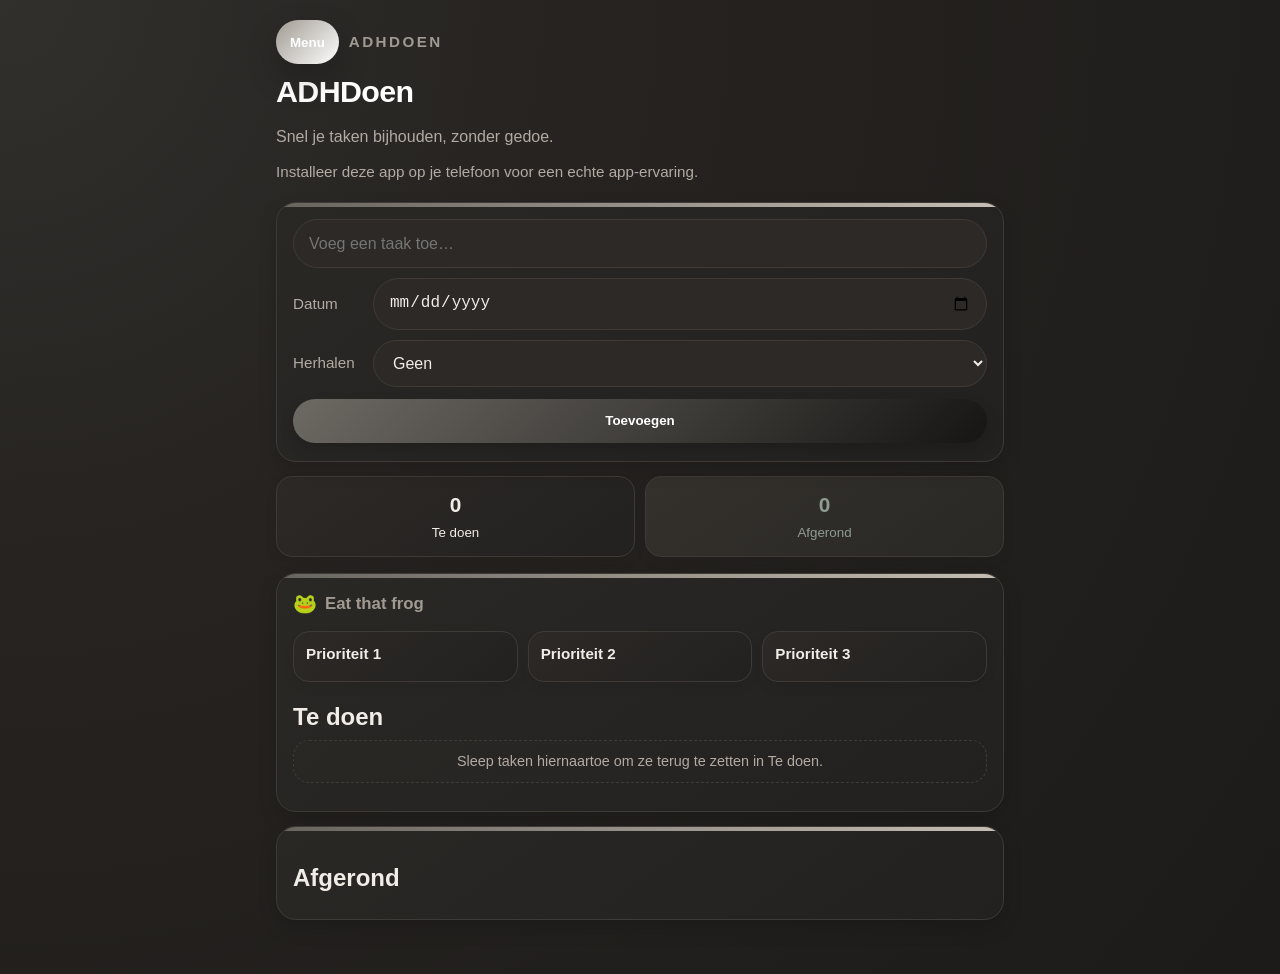
==== index.html @ 5c438f19 "Add files via upload" ====
<!DOCTYPE html>
<html lang="nl">
  <head>
    <meta charset="UTF-8" />
    <meta name="viewport" content="width=device-width, initial-scale=1.0, viewport-fit=cover" />
    <meta name="theme-color" content="#2563eb" />
    <meta name="apple-mobile-web-app-capable" content="yes" />
    <meta name="mobile-web-app-capable" content="yes" />
    <meta name="apple-mobile-web-app-status-bar-style" content="default" />
    <meta name="apple-mobile-web-app-title" content="ADHDoen" />
    <meta name="application-name" content="ADHDoen" />
    <link rel="manifest" href="./manifest.webmanifest" />
    <link rel="icon" href="./assets/icon.svg" type="image/svg+xml" />
    <link rel="apple-touch-icon" href="./assets/icon.svg" />
    <title>ADHDoen</title>
    <link rel="stylesheet" href="styles.css" />
  </head>
  <body>
    <main class="app-shell">
      <div class="top-menu" aria-label="Hoofdmenu">
        <div class="top-menu-row">
          <button id="menu-toggle" class="menu-toggle" type="button" aria-expanded="false" aria-controls="tab-menu-list">Menu</button>
          <p class="eyebrow">ADHDoen</p>
        </div>
        <nav id="tab-menu-list" class="tab-menu" aria-label="Navigatie tussen secties">
          <button class="tab-btn active" type="button" data-tab="tasks">Taken</button>
          <button class="tab-btn" type="button" data-tab="agenda">Agenda</button>
          <button class="tab-btn" type="button" data-tab="notes">Notities</button>
          <button class="tab-btn" type="button" data-tab="timer">Timer</button>
          <button class="tab-btn" type="button" data-tab="wrop">WROP</button>
          <button class="tab-btn" type="button" data-tab="habits">Gewoontes</button>
          <button class="tab-btn" type="button" data-tab="emoties">Emoties</button>
        </nav>
      </div>

      <header class="hero">
        <div>
          <h1>ADHDoen</h1>
        </div>
      </header>
      <p class="subtitle">Snel je taken bijhouden, zonder gedoe.</p>
      <div class="app-cta-row">
        <button id="install-btn" class="install-btn" type="button" hidden>Installeren op telefoon</button>
        <p id="install-status" class="install-status">Installeer deze app op je telefoon voor een echte app-ervaring.</p>
      </div>

      <section class="card add-task-card" data-panel="tasks">
        <form id="task-form">
          <label class="sr-only" for="task-input">Nieuwe taak</label>
          <div class="input-row">
            <input id="task-input" name="task" type="text" placeholder="Voeg een taak toe…" autocomplete="off" required />
          </div>
          <div class="input-row input-row-secondary">
            <label class="field-label" for="task-date">Datum</label>
            <input id="task-date" name="date" type="date" />
          </div>
          <div class="input-row input-row-secondary">
            <label class="field-label" for="task-repeat">Herhalen</label>
            <select id="task-repeat" name="repeat">
              <option value="none">Geen</option>
              <option value="daily">Dagelijks</option>
              <option value="weekly">Wekelijks</option>
              <option value="monthly">Maandelijks</option>
            </select>
          </div>
          <button class="submit-btn" type="submit">Toevoegen</button>
        </form>
      </section>

      <section class="stats-row" aria-label="Status van taken" data-panel="tasks">
        <div class="stat-pill">
          <span id="pending-count">0</span>
          <small>Te doen</small>
        </div>
        <div class="stat-pill done">
          <span id="done-count">0</span>
          <small>Afgerond</small>
        </div>
      </section>

      <section class="card" data-panel="tasks">
        <div class="priority-title" id="frog-header-top" draggable="true">
          <span class="priority-frog">🐸</span>
          <h2>Eat that frog</h2>
        </div>
        <div class="priority-section">
          <div class="priority-card" data-priority="1">
            <h3>Prioriteit 1</h3>
            <ul class="priority-task-list"></ul>
          </div>
          <div class="priority-card" data-priority="2">
            <h3>Prioriteit 2</h3>
            <ul class="priority-task-list"></ul>
          </div>
          <div class="priority-card" data-priority="3">
            <h3>Prioriteit 3</h3>
            <ul class="priority-task-list"></ul>
          </div>
        </div>
        <h2>Te doen</h2>
        <div id="pending-drop-zone" class="pending-drop-zone">
          <span>Sleep taken hiernaartoe om ze terug te zetten in Te doen.</span>
        </div>
        <ul id="pending-list" class="task-list"></ul>
      </section>

      <section class="card" data-panel="tasks">
        <h2>Afgerond</h2>
        <ul id="done-list" class="task-list"></ul>
      </section>

      <section class="card" data-panel="agenda">
        <div class="agenda-header">
          <button class="icon-btn" type="button" id="agenda-prev">←</button>
          <h2 id="agenda-title">Agenda</h2>
          <button class="icon-btn" type="button" id="agenda-next">→</button>
        </div>
        <div class="agenda-view-switcher">
          <button class="view-btn active" type="button" data-view="day">Dag</button>
          <button class="view-btn" type="button" data-view="week">Week</button>
          <button class="view-btn" type="button" data-view="month">Maand</button>
          <button class="view-btn" type="button" data-view="year">Jaar</button>
        </div>
        <div id="calendar-grid" class="calendar-grid"></div>
        <ul id="agenda-list" class="task-list"></ul>
      </section>

      <section class="card" data-panel="notes">
        <h2>Notities</h2>
        <form id="note-form" class="note-form">
          <label class="sr-only" for="note-title">Onderwerp</label>
          <input id="note-title" type="text" placeholder="Onderwerp van de notitie…" autocomplete="off" />
          <label class="sr-only" for="note-input">Nieuwe notitie</label>
          <textarea id="note-input" rows="3" placeholder="Schrijf een losse notitie…"></textarea>
          <div class="voice-controls">
            <button class="voice-btn" id="voice-note-btn" type="button">🎤 Spreek notitie in</button>
            <p class="voice-status" id="voice-status">Tik of spreek je notitie in.</p>
          </div>
          <button class="submit-btn" type="submit">Notitie toevoegen</button>
        </form>
        <ul id="notes-list" class="task-list notes-list"></ul>
      </section>

      <section class="card" data-panel="timer">
        <h2>Timer</h2>
        <div class="timer-options">
          <button class="timer-btn" type="button" data-seconds="10">10 sec</button>
          <button class="timer-btn" type="button" data-minutes="5">5 min</button>
          <button class="timer-btn" type="button" data-minutes="10">10 min</button>
          <button class="timer-btn" type="button" data-minutes="15">15 min</button>
          <button class="timer-btn" type="button" data-minutes="30">30 min</button>
          <button class="timer-btn" type="button" data-minutes="45">45 min</button>
          <button class="timer-btn" type="button" data-minutes="60">60 min</button>
        </div>
        <div class="timer-display" id="timer-display">00:00</div>
        <div class="timer-alert-switch-row" aria-label="Keuze voor signaal bij afloop">
          <span class="timer-alert-label">Bij afloop</span>
          <label class="timer-switch" for="timer-alert-toggle">
            <input id="timer-alert-toggle" type="checkbox" />
            <span class="timer-switch-slider"></span>
          </label>
          <span class="timer-alert-mode" id="timer-alert-mode">Ping</span>
        </div>
        <div class="timer-alert-switch-row" aria-label="Herhaal de timer na afloop">
          <span class="timer-alert-label">Herhaal</span>
          <label class="timer-switch" for="timer-loop-toggle">
            <input id="timer-loop-toggle" type="checkbox" />
            <span class="timer-switch-slider"></span>
          </label>
          <span class="timer-alert-mode" id="timer-loop-mode">Uit</span>
        </div>
        <div class="timer-actions">
          <button class="submit-btn" id="timer-start" type="button">Start</button>
          <button class="icon-btn" id="timer-stop" type="button">Stop</button>
          <button class="icon-btn" id="timer-test" type="button">Test signaal</button>
        </div>
        <div class="timer-alarm" id="timer-alarm" hidden>Timer afgelopen!</div>
        <p class="voice-status" id="timer-status">Kies een duur en start de timer.</p>
      </section>

      <section class="card" data-panel="wrop">
        <h2>WROP</h2>
        <form id="wrop-form" class="wrop-form">
          <label class="field-label" for="wrop-wens">Wens</label>
          <textarea id="wrop-wens" rows="2" placeholder="Wat wil je bereiken?"></textarea>
          <label class="field-label" for="wrop-resultaat">Resultaat</label>
          <textarea id="wrop-resultaat" rows="2" placeholder="Wat is het gewenste resultaat?"></textarea>
          <label class="field-label" for="wrop-obstakel">Obstakel</label>
          <textarea id="wrop-obstakel" rows="2" placeholder="Wat staat in de weg?"></textarea>
          <label class="field-label" for="wrop-plan">Plan</label>
          <textarea id="wrop-plan" rows="2" placeholder="Wat ga je doen?"></textarea>
          <button class="submit-btn" type="submit">Plan opslaan</button>
        </form>
        <div id="wrop-plans-list" class="wrop-plans-list"></div>
      </section>

      <section class="card" data-panel="habits">
        <h2>Gewoontes</h2>
        <form id="habit-form" class="wrop-form">
          <label class="field-label" for="habit-input">Nieuwe gewoonte</label>
          <input id="habit-input" type="text" placeholder="Bijvoorbeeld: 10 minuten wandelen" autocomplete="off" required />
          <button class="submit-btn" type="submit">Gewoonte toevoegen</button>
        </form>
        <div id="habits-list" class="wrop-plans-list"></div>
      </section>

      <section class="card" data-panel="emoties">
        <h2>Emoties</h2>
        <p class="emoties-intro">Klik op een vak om een emotie te selecteren. Onder de afbeelding zie je hoe vaak je elke emotie hebt gekozen.</p>
        <div class="emoties-image-wrap emoties-map" id="emoties-map">
          <img id="emoties-image" class="emoties-image" src="./assets/emoties 3.jpeg" alt="Emotie kaart met vakken verdeeld over assen aangenaam onaangenaam en geactiveerd ingetogen" />
          <div id="emoties-overlay" class="emoties-overlay" aria-label="Selecteer emotie vakken"></div>
        </div>
        <div class="emoties-counts-card">
          <h3>Overzicht emoties</h3>
          <ul id="emoties-count-list" class="emoties-count-list"></ul>
        </div>
      </section>

    </main>

    <script src="app.js"></script>
  </body>
</html>
---- styles.css ----
:root {
  color-scheme: light;
  font-family: -apple-system, BlinkMacSystemFont, "Segoe UI", Roboto, Arial, sans-serif;
  --bg: #1d1b19;
  --bg-2: #262321;
  --card: linear-gradient(145deg, #2a2825 0%, #232120 100%);
  --card-2: #2f2c2a;
  --text: #f1ece6;
  --muted: #b3aaa2;
  --accent: #a09a91;
  --accent-soft: #3a352f;
  --accent-strong: #ffffff;
  --done: #8d9c90;
  --danger: #b47b6b;
  --border: #3f3a35;
  --shadow: 0 14px 32px rgba(0, 0, 0, 0.22);
}

* {
  box-sizing: border-box;
}

body {
  margin: 0;
  background: radial-gradient(circle at top left, #31302d 0%, var(--bg-2) 35%, var(--bg) 100%);
  color: var(--text);
  min-height: 100vh;
  -webkit-text-size-adjust: 100%;
  line-height: 1.5;
}

.app-shell {
  max-width: 760px;
  margin: 0 auto;
  padding: 20px 16px 40px;
}

.top-menu {
  position: relative;
  margin-bottom: 10px;
}

.top-menu-row {
  display: flex;
  align-items: center;
  gap: 10px;
  margin-bottom: 8px;
}

.menu-toggle {
  background: linear-gradient(135deg, var(--accent) 0%, var(--accent-strong) 100%);
  color: #fff;
  border-radius: 999px;
  padding: 10px 14px;
  font-weight: 800;
  box-shadow: var(--shadow);
  border: 0;
}

.tab-menu {
  position: absolute;
  top: calc(100% + 8px);
  left: 0;
  z-index: 60;
  width: min(240px, calc(100vw - 32px));
  display: none;
  flex-direction: column;
  gap: 8px;
  padding: 10px;
  border-radius: 16px;
  border: 1px solid var(--border);
  background: linear-gradient(145deg, #2b2926 0%, #232120 100%);
  box-shadow: var(--shadow);
}

.top-menu.open .tab-menu {
  display: flex;
}

.hero {
  margin-bottom: 16px;
}

.tab-btn {
  width: 100%;
  text-align: left;
  background: var(--accent-soft);
  color: var(--accent-strong);
  padding: 10px 12px;
  border-radius: 12px;
  font-weight: 700;
}

.tab-btn.active {
  background: var(--accent);
  color: white;
}

.eyebrow {
  text-transform: uppercase;
  letter-spacing: 0.16em;
  font-size: 0.95rem;
  color: var(--accent);
  font-weight: 800;
  margin: 0;
  line-height: 1;
}

h1 {
  margin: 0;
  font-size: 1.9rem;
  color: var(--accent-strong);
  font-weight: 700;
  letter-spacing: -0.02em;
  line-height: 1.15;
}

.subtitle {
  margin: 6px 0 0;
  color: var(--muted);
  font-size: 1rem;
  line-height: 1.5;
}

.app-cta-row {
  display: flex;
  flex-direction: column;
  gap: 8px;
  margin: 12px 0 18px;
}

.install-btn {
  width: fit-content;
  margin-top: 0;
  background: linear-gradient(135deg, #2563eb 0%, #1d4ed8 100%);
  box-shadow: 0 10px 22px rgba(37, 99, 235, 0.25);
}

.install-status {
  margin: 0;
  color: var(--muted);
  font-size: 0.95rem;
}

.offline-note {
  margin: 8px 0 0;
  font-size: 0.95rem;
  color: var(--accent);
  font-weight: 600;
  opacity: 0.95;
}

.card {
  background: var(--card);
  border: 1px solid var(--border);
  border-radius: 20px;
  padding: 16px 16px 18px;
  margin-bottom: 14px;
  box-shadow: 0 8px 20px rgba(0, 0, 0, 0.14);
  position: relative;
  overflow: hidden;
}

.card h2,
.card h3 {
  line-height: 1.25;
  margin-bottom: 8px;
}

.card::before {
  content: "";
  position: absolute;
  inset: 0 0 auto 0;
  height: 4px;
  background: linear-gradient(90deg, #6e6a64 0%, #d8d0c5 100%);
  opacity: 0.9;
}

[data-panel="agenda"],
[data-panel="notes"],
[data-panel="timer"],
[data-panel="wrop"],
[data-panel="habits"],
[data-panel="emoties"],
[data-panel="compare"] {
  display: none;
}

body.agenda-active [data-panel="tasks"] {
  display: none;
}

body.agenda-active [data-panel="agenda"] {
  display: block;
}

body.notes-active [data-panel="tasks"] {
  display: none;
}

body.notes-active [data-panel="notes"] {
  display: block;
}

body.notes-active [data-panel="agenda"] {
  display: none;
}

body.timer-active [data-panel="tasks"] {
  display: none;
}

body.timer-active [data-panel="agenda"] {
  display: none;
}

body.timer-active [data-panel="notes"] {
  display: none;
}

body.timer-active [data-panel="timer"] {
  display: block;
}

body.wrop-active [data-panel="tasks"] {
  display: none;
}

body.wrop-active [data-panel="agenda"] {
  display: none;
}

body.wrop-active [data-panel="notes"] {
  display: none;
}

body.wrop-active [data-panel="timer"] {
  display: none;
}

body.wrop-active [data-panel="wrop"] {
  display: block;
}

body.habits-active [data-panel="tasks"] {
  display: none;
}

body.habits-active [data-panel="agenda"] {
  display: none;
}

body.habits-active [data-panel="notes"] {
  display: none;
}

body.habits-active [data-panel="timer"] {
  display: none;
}

body.habits-active [data-panel="wrop"] {
  display: none;
}

body.habits-active [data-panel="habits"] {
  display: block;
}

body.emoties-active [data-panel="tasks"] {
  display: none;
}

body.emoties-active [data-panel="agenda"] {
  display: none;
}

body.emoties-active [data-panel="notes"] {
  display: none;
}

body.emoties-active [data-panel="timer"] {
  display: none;
}

body.emoties-active [data-panel="wrop"] {
  display: none;
}

body.emoties-active [data-panel="habits"] {
  display: none;
}

body.emoties-active [data-panel="emoties"] {
  display: block;
}

body.compare-active [data-panel="tasks"] {
  display: none;
}

body.compare-active [data-panel="agenda"] {
  display: none;
}

body.compare-active [data-panel="notes"] {
  display: none;
}

body.compare-active [data-panel="timer"] {
  display: none;
}

body.compare-active [data-panel="wrop"] {
  display: none;
}

body.compare-active [data-panel="habits"] {
  display: none;
}

body.compare-active [data-panel="compare"] {
  display: block;
}

.add-task-card {
  padding-top: 16px;
}

.input-row {
  display: flex;
  align-items: center;
  gap: 10px;
  flex-wrap: nowrap;
}

.input-row-secondary {
  margin-top: 10px;
}

.field-label {
  min-width: 70px;
  color: var(--muted);
  font-size: 0.95rem;
}

input[type="text"],
input[type="date"],
select,
textarea {
  flex: 1 1 auto;
  min-width: 0;
  border: 1px solid var(--border);
  border-radius: 999px;
  padding: 13px 15px;
  font-size: 1rem;
  outline: none;
  background: #2c2926;
  color: var(--text);
  line-height: 1.35;
}

input[type="text"]:focus,
input[type="date"]:focus,
select:focus,
textarea:focus {
  border-color: var(--accent);
  box-shadow: 0 0 0 3px rgba(139, 109, 76, 0.16);
}

button {
  border: 0;
  border-radius: 999px;
  padding: 12px 15px;
  font-weight: 700;
  color: white;
  background: linear-gradient(135deg, #6d6a64 0%, #171514 100%);
  cursor: pointer;
  flex-shrink: 0;
  white-space: nowrap;
  box-shadow: 0 6px 14px rgba(0, 0, 0, 0.16);
  min-height: 44px;
}

button:hover {
  filter: brightness(0.95);
}

.submit-btn {
  margin-top: 12px;
  width: 100%;
}

.stats-row {
  display: flex;
  gap: 10px;
  margin: 10px 0 16px;
}

.stat-pill {
  flex: 1;
  background: linear-gradient(145deg, #2c2926 0%, #232120 100%);
  border: 1px solid var(--border);
  border-radius: 16px;
  padding: 12px;
  text-align: center;
  box-shadow: 0 6px 14px rgba(0, 0, 0, 0.06);
}

.stat-pill.done {
  background: linear-gradient(145deg, #34312c 0%, #2a2825 100%);
  color: var(--done);
}

.stat-pill span {
  display: block;
  font-size: 1.3rem;
  font-weight: 800;
}

.task-list {
  list-style: none;
  padding: 0;
  margin: 0;
  display: flex;
  flex-direction: column;
  gap: 8px;
}

.priority-title {
  display: flex;
  align-items: center;
  gap: 8px;
  margin-bottom: 12px;
}

.priority-title h2 {
  margin: 0;
  font-size: 1.05rem;
  color: var(--accent);
}

.priority-frog {
  font-size: 1.2rem;
}

.priority-title.dragging {
  opacity: 0.7;
  transform: scale(0.98);
}

.frog-header-item {
  padding: 6px 0 8px;
  margin-bottom: 6px;
  border-bottom: 1px solid #dbeafe;
  color: var(--accent);
  font-weight: 700;
  cursor: pointer;
}

.priority-title.pacman-eating {
  animation: pacman-bounce 0.25s infinite alternate;
}

.frog-task-complete {
  color: var(--done);
  font-size: 0.9rem;
  font-weight: 600;
  margin-bottom: 6px;
}

@keyframes pacman-bounce {
  from { transform: translateY(0); }
  to { transform: translateY(-3px); }
}

.priority-section {
  display: grid;
  grid-template-columns: repeat(3, minmax(0, 1fr));
  gap: 10px;
  margin-bottom: 14px;
}

@media (max-width: 680px) {
  .priority-section {
    grid-template-columns: 1fr;
    gap: 8px;
  }

  .priority-card {
    padding: 10px;
  }

  .priority-card h3 {
    font-size: 0.9rem;
  }

  .task-item {
    flex-direction: column;
    align-items: flex-start;
    gap: 8px;
  }

  .task-main {
    width: 100%;
  }

  .icon-btn {
    align-self: flex-end;
  }

  .priority-title {
    flex-wrap: wrap;
  }
}

.priority-card {
  background: linear-gradient(145deg, #2c2926 0%, #232120 100%);
  border: 1px solid var(--border);
  border-radius: 16px;
  padding: 12px 12px 10px;
  text-align: left;
  min-width: 0;
  box-shadow: 0 6px 12px rgba(0, 0, 0, 0.06);
}

.priority-card h3 {
  margin: 0 0 8px;
  font-size: 0.95rem;
  color: var(--text);
}

.priority-card.drag-over {
  border-color: var(--accent);
  background: linear-gradient(145deg, #34312c 0%, #282523 100%);
}

.priority-card .priority-task-list {
  list-style: none;
  padding: 0;
  margin: 0;
  display: flex;
  flex-direction: column;
  gap: 4px;
}

.priority-card .priority-task-list .task-item {
  padding: 6px 0;
  border-bottom: 1px solid #e8f0ff;
}

.priority-card .priority-task-list .task-item:last-child {
  border-bottom: none;
}

.priority-card .priority-task-list .empty-state-small {
  padding: 0;
  font-size: 0.9rem;
  color: #64748b;
}

.pending-drop-zone {
  border: 1px dashed var(--border);
  border-radius: 16px;
  padding: 10px;
  margin-bottom: 10px;
  text-align: center;
  color: var(--muted);
  font-size: 0.9rem;
  background: linear-gradient(145deg, #2a2825 0%, #232120 100%);
}

.pending-drop-zone.drag-over {
  border-color: var(--accent);
  background: linear-gradient(145deg, #33302b 0%, #272522 100%);
  color: var(--text);
}

.task-priority-pill {
  display: inline-flex;
  align-items: center;
  margin-left: 8px;
  padding: 2px 8px;
  border-radius: 999px;
  background: rgba(255, 255, 255, 0.08);
  color: var(--text);
  font-size: 0.75rem;
  font-weight: 700;
}

.task-item {
  cursor: grab;
  touch-action: none;
  -webkit-user-select: none;
  user-select: none;
}

.task-item.dragging {
  opacity: 0.65;
  transform: scale(0.98);
}

.task-item {
  display: flex;
  align-items: center;
  justify-content: space-between;
  gap: 10px;
  padding: 10px 11px;
  border: 1px solid var(--border);
  background: linear-gradient(145deg, #2c2926 0%, #232120 100%);
  border-radius: 12px;
  box-shadow: 0 3px 8px rgba(0, 0, 0, 0.03);
  flex-wrap: nowrap;
}

.task-item:last-child {
  border-bottom: 0;
}

.task-main {
  display: flex;
  align-items: center;
  gap: 10px;
  flex: 1 1 auto;
  min-width: 0;
}

.task-text {
  word-break: break-word;
  line-height: 1.4;
}

.task-meta {
  display: block;
  margin-top: 4px;
  font-size: 0.84rem;
  color: var(--muted);
  line-height: 1.35;
}

.task-item.done .task-text {
  text-decoration: line-through;
  color: var(--muted);
}

.checkbox {
  width: 20px;
  height: 20px;
  accent-color: var(--done);
  flex-shrink: 0;
}

.icon-btn {
  background: linear-gradient(145deg, #36312b 0%, #2a2825 100%);
  color: var(--text);
  padding: 8px 10px;
  font-size: 0.92rem;
  flex-shrink: 0;
  border-radius: 999px;
  border: 1px solid var(--border);
}

.note-form {
  display: flex;
  flex-direction: column;
  gap: 10px;
}

.timer-options {
  display: grid;
  grid-template-columns: repeat(3, 1fr);
  gap: 8px;
  margin-bottom: 12px;
}

.timer-btn {
  background: linear-gradient(145deg, #2f2a25 0%, #232120 100%);
  color: var(--text);
  padding: 10px 8px;
  border: 1px solid var(--border);
}

.timer-btn.active {
  background: linear-gradient(145deg, #4a4742 0%, #2f2b27 100%);
  color: white;
}

.timer-display {
  font-size: 2.2rem;
  font-weight: 800;
  text-align: center;
  padding: 16px 0;
  color: var(--text);
}

.timer-alert-switch-row {
  display: flex;
  align-items: center;
  justify-content: center;
  gap: 10px;
  margin: 4px 0 12px;
}

.timer-alert-switch-row + .timer-alert-switch-row {
  margin-top: -4px;
}

.timer-alert-label,
.timer-alert-mode {
  font-size: 0.92rem;
  color: var(--muted);
  font-weight: 700;
}

.timer-switch {
  position: relative;
  display: inline-flex;
  align-items: center;
  width: 48px;
  height: 28px;
}

.timer-switch input {
  opacity: 0;
  width: 0;
  height: 0;
}

.timer-switch-slider {
  position: absolute;
  inset: 0;
  background: linear-gradient(145deg, #3a352f 0%, #232120 100%);
  border-radius: 999px;
  border: 1px solid var(--border);
  cursor: pointer;
  transition: background 0.2s ease;
}

.timer-switch-slider::before {
  content: "";
  position: absolute;
  width: 20px;
  height: 20px;
  left: 3px;
  top: 3px;
  border-radius: 50%;
  background: white;
  transition: transform 0.2s ease;
}

.timer-switch input:checked + .timer-switch-slider {
  background: linear-gradient(145deg, #6d6a64 0%, #171514 100%);
}

.timer-switch input:checked + .timer-switch-slider::before {
  transform: translateX(20px);
}

.timer-actions {
  display: flex;
  gap: 10px;
  align-items: center;
}

.timer-actions .submit-btn {
  margin-top: 0;
  flex: 1;
}

.timer-alarm {
  margin-top: 12px;
  padding: 12px;
  border-radius: 12px;
  background: rgba(180, 123, 107, 0.16);
  color: #f2c7bb;
  font-weight: 700;
  text-align: center;
}

.voice-controls {
  display: flex;
  flex-direction: column;
  gap: 6px;
}

.voice-btn {
  align-self: flex-start;
  background: linear-gradient(145deg, #5a514b 0%, #37322d 100%);
  color: white;
  padding: 10px 14px;
  margin-top: 0;
}

.voice-status {
  margin: 0;
  color: var(--muted);
  font-size: 0.9rem;
}

.wrop-form {
  display: flex;
  flex-direction: column;
  gap: 10px;
}

.wrop-plans-list {
  margin-top: 12px;
  display: flex;
  flex-direction: column;
  gap: 10px;
}

.wrop-plan-card {
  border: 1px solid var(--border);
  border-radius: 16px;
  padding: 12px;
  background: linear-gradient(145deg, #2b2926 0%, #232120 100%);
}

.wrop-plan-grid {
  display: grid;
  gap: 8px;
}

.wrop-plan-label {
  display: block;
  font-size: 0.8rem;
  font-weight: 700;
  color: var(--accent);
  margin-bottom: 2px;
  text-transform: uppercase;
  letter-spacing: 0.06em;
}

.wrop-plan-value {
  margin: 0;
  color: var(--text);
  white-space: pre-wrap;
}

.wrop-plan-meta {
  margin-top: 10px;
  display: flex;
  justify-content: space-between;
  align-items: center;
  font-size: 0.82rem;
  color: var(--muted);
}

.habit-title-row {
  display: flex;
  justify-content: space-between;
  align-items: center;
  margin-bottom: 8px;
}

.habit-hint {
  font-size: 0.8rem;
  color: var(--muted);
}

.habit-grid {
  display: flex;
  flex-direction: column;
  gap: 6px;
}

.habit-row {
  display: grid;
  grid-template-columns: repeat(7, minmax(0, 1fr));
  gap: 6px;
}

.habit-day-label {
  text-align: center;
  font-size: 0.8rem;
  color: var(--muted);
  font-weight: 700;
}

.habit-cell {
  border-radius: 10px;
  min-height: 38px;
  background: linear-gradient(145deg, #2e2a25 0%, #232120 100%);
  color: var(--text);
  font-size: 1rem;
  padding: 0;
  border: 1px solid var(--border);
}

.habit-cell.done {
  background: rgba(141, 156, 144, 0.22);
  color: #dce9d8;
}

.habit-cell.missed {
  background: rgba(180, 123, 107, 0.22);
  color: #f3dbd4;
}

.emoties-intro {
  margin: 0 0 12px;
  color: var(--muted);
}

.emoties-image-wrap {
  border: 1px solid var(--border);
  border-radius: 16px;
  background: linear-gradient(145deg, #2c2926 0%, #232120 100%);
  padding: 10px;
  overflow: hidden;
}

.emoties-map {
  position: relative;
}

.emoties-image {
  display: block;
  width: 100%;
  height: auto;
  border-radius: 12px;
}

.emoties-overlay {
  position: absolute;
  inset: 10px;
  border-radius: 12px;
}

.emoties-dot {
  position: absolute;
  transform: none;
  border-radius: 8px;
  border: 2px solid rgba(255, 255, 255, 0.14);
  background: transparent;
  padding: 0;
}

.emoties-dot::before {
  content: '';
  position: absolute;
  inset: 0;
  border-radius: 6px;
  background: rgba(255, 255, 255, 0.08);
  transition: background-color 0.2s ease, border-color 0.2s ease, box-shadow 0.2s ease;
}

.emoties-dot:hover::before,
.emoties-dot:focus-visible::before {
  background: rgba(255, 255, 255, 0.16);
}

.emoties-dot.selected::after {
  content: none;
}

.emoties-counts-card {
  margin-top: 12px;
}

.emoties-counts-card h3 {
  margin: 0 0 10px;
  color: var(--text);
}

.emoties-count-list {
  list-style: none;
  margin: 0;
  padding: 0;
  display: grid;
  gap: 8px;
  grid-template-columns: repeat(auto-fit, minmax(170px, 1fr));
}

.emoties-count-item {
  border: 1px solid var(--border);
  border-radius: 12px;
  padding: 0;
  background: linear-gradient(145deg, #2c2926 0%, #232120 100%);
  overflow: hidden;
  box-shadow: 0 4px 10px rgba(0, 0, 0, 0.08);
}

.emoties-count-item.selected {
  border-color: var(--accent);
  background: linear-gradient(145deg, #34302b 0%, #2b2926 100%);
}

.emoties-count-btn {
  width: 100%;
  border: 0;
  border-radius: 0;
  background: transparent;
  color: var(--text);
  padding: 8px 10px;
  display: flex;
  align-items: center;
  justify-content: space-between;
  text-align: left;
  font-weight: 600;
}

.emoties-history {
  display: none;
  border-top: 1px solid var(--border);
  background: rgba(255, 255, 255, 0.03);
  padding: 8px 10px;
}

.emoties-history.open {
  display: block;
}

.emoties-history-list {
  margin: 0;
  padding-left: 18px;
  display: grid;
  gap: 4px;
  color: var(--muted);
  font-size: 0.88rem;
}

.comparison-intro {
  margin: 0 0 14px;
  color: var(--muted);
  line-height: 1.5;
}

.comparison-gallery {
  display: grid;
  gap: 14px;
}

.comparison-chart {
  border: 1px solid var(--border);
  border-radius: 18px;
  padding: 14px;
  background: linear-gradient(145deg, #2b2926 0%, #232120 100%);
}

.comparison-chart-head {
  display: flex;
  justify-content: space-between;
  gap: 12px;
  align-items: flex-start;
  margin-bottom: 12px;
}

.comparison-chart-head h3 {
  margin: 0;
  font-size: 1.05rem;
}

.comparison-chart-head p {
  margin: 4px 0 0;
  color: var(--muted);
  font-size: 0.9rem;
}

.comparison-total {
  background: var(--accent-soft);
  color: var(--accent);
  padding: 8px 10px;
  border-radius: 999px;
  font-size: 0.85rem;
  font-weight: 700;
}

.comparison-canvas {
  position: relative;
  min-height: 360px;
  margin-bottom: 12px;
  border-radius: 16px;
  background:
    radial-gradient(circle at center, rgba(255, 255, 255, 0.04) 0, rgba(255, 255, 255, 0.04) 1px, transparent 1px) 0 0 / 24px 24px,
    linear-gradient(90deg, rgba(255, 255, 255, 0.04), rgba(255, 255, 255, 0.04)),
    linear-gradient(180deg, rgba(255, 255, 255, 0.04), rgba(255, 255, 255, 0.04));
  overflow: hidden;
}

.comparison-axis {
  position: absolute;
  background: #1e3a8a;
  opacity: 0.9;
}

.comparison-axis-horizontal {
  left: 6%;
  right: 6%;
  top: 50%;
  height: 3px;
}

.comparison-axis-vertical {
  top: 6%;
  bottom: 6%;
  left: 50%;
  width: 3px;
}

.comparison-point {
  position: absolute;
  transform: translate(-50%, -50%);
  padding: 0;
  border: 0;
  background: transparent;
  color: var(--text);
  text-align: left;
}

.comparison-point.circle .comparison-point-shape,
.comparison-point.square .comparison-point-shape {
  display: inline-block;
  width: 24px;
  height: 24px;
  border: 2px solid #8b857d;
  background: rgba(255, 255, 255, 0.12);
  box-shadow: 0 4px 10px rgba(0, 0, 0, 0.12);
}

.comparison-point.circle .comparison-point-shape {
  border-radius: 999px;
}

.comparison-point.square .comparison-point-shape {
  border-radius: 6px;
}

.comparison-point.active .comparison-point-shape {
  background: var(--accent);
  border-color: var(--accent);
}

.comparison-point-label {
  position: absolute;
  left: 30px;
  top: 50%;
  transform: translateY(-50%);
  white-space: nowrap;
  font-size: 0.88rem;
  font-weight: 700;
  color: #c58b00;
}

.comparison-point.active .comparison-point-label {
  color: var(--accent);
}

.comparison-point-count {
  position: absolute;
  right: -4px;
  top: -6px;
  min-width: 22px;
  height: 22px;
  padding: 0 6px;
  border-radius: 999px;
  background: var(--done);
  color: white;
  font-size: 0.75rem;
  line-height: 22px;
  text-align: center;
  box-shadow: 0 4px 10px rgba(22, 163, 74, 0.22);
}

.comparison-stats {
  display: grid;
  grid-template-columns: repeat(auto-fit, minmax(130px, 1fr));
  gap: 8px;
}

.comparison-stat {
  display: flex;
  justify-content: space-between;
  align-items: center;
  gap: 10px;
  border-radius: 14px;
  background: linear-gradient(145deg, #2f2a25 0%, #232120 100%);
  color: var(--text);
  padding: 10px 12px;
  text-align: left;
  border: 1px solid var(--border);
}

.comparison-stat strong {
  min-width: 22px;
  text-align: center;
  color: var(--text);
}

.comparison-stat.active {
  background: var(--accent);
  color: white;
}

.comparison-stat.active strong {
  color: white;
}

.comparison-history-card {
  margin-top: 14px;
  border-radius: 18px;
  border: 1px solid var(--border);
  padding: 14px;
  background: linear-gradient(145deg, #2b2926 0%, #232120 100%);
}

.comparison-history-header {
  display: flex;
  justify-content: space-between;
  gap: 12px;
  align-items: flex-start;
}

.comparison-history-header h3 {
  margin: 0;
}

.comparison-history-subtitle {
  margin: 4px 0 0;
  color: var(--muted);
}

.comparison-history-list {
  list-style: none;
  padding: 0;
  margin: 12px 0 0;
  display: grid;
  gap: 8px;
}

.comparison-history-item {
  padding: 10px 12px;
  border-radius: 12px;
  background: rgba(255, 255, 255, 0.04);
  color: var(--text);
  border: 1px solid var(--border);
}

.comparison-preview {
  display: block;
  width: 100%;
  text-align: left;
  background: linear-gradient(145deg, #2b2926 0%, #232120 100%);
  color: var(--text);
  border: 1px solid var(--border);
  border-radius: 18px;
  padding: 14px;
  box-shadow: 0 8px 18px rgba(0, 0, 0, 0.12);
}

.comparison-preview .comparison-chart-head {
  margin-bottom: 10px;
}

.comparison-preview-board {
  margin-top: 12px;
  min-height: 150px;
  border-radius: 16px;
  background: linear-gradient(180deg, rgba(255,255,255,0.04) 0%, rgba(255,255,255,0.02) 100%);
  padding: 12px;
  overflow: hidden;
}

.comparison-mini-circles {
  display: flex;
  flex-wrap: wrap;
  gap: 8px;
  min-height: 110px;
  align-items: center;
  justify-content: center;
}

.comparison-mini-circle,
.comparison-mini-tile {
  display: inline-flex;
  align-items: center;
  justify-content: center;
  font-weight: 800;
}

.comparison-mini-circle {
  width: 28px;
  height: 28px;
  border-radius: 999px;
  border: 2px solid #d9b55e;
  background: rgba(255, 255, 255, 0.96);
  color: #c58b00;
}

.comparison-mini-grid {
  display: grid;
  grid-template-columns: repeat(4, minmax(0, 1fr));
  gap: 8px;
}

.comparison-mini-tile {
  min-height: 42px;
  padding: 8px;
  border-radius: 12px;
  background: #dbeafe;
  color: var(--accent);
  text-align: center;
  font-size: 0.78rem;
}

.comparison-preview-hint {
  display: block;
  margin-top: 10px;
  text-align: center;
  color: var(--muted);
  font-size: 0.84rem;
}

.comparison-expanded-card {
  margin-top: 14px;
  border-radius: 18px;
  border: 1px solid var(--border);
  background: linear-gradient(145deg, #2b2926 0%, #232120 100%);
  padding: 14px;
}

.comparison-expanded-header {
  display: flex;
  justify-content: space-between;
  gap: 12px;
  align-items: flex-start;
  margin-bottom: 12px;
}

.comparison-expanded-header h3 {
  margin: 0;
}

.comparison-modal-subtitle {
  margin: 4px 0 0;
  color: var(--muted);
}

.comparison-modal-board {
  min-height: 60vh;
}

.comparison-board {
  position: relative;
  border-radius: 20px;
  background: linear-gradient(180deg, rgba(255,255,255,0.04) 0%, rgba(255,255,255,0.02) 100%);
  overflow: hidden;
}

.comparison-board-circle {
  min-height: 780px;
  padding: 22px;
  background:
    radial-gradient(circle at center, rgba(37, 99, 235, 0.08) 0, rgba(37, 99, 235, 0.08) 1px, transparent 1px) 0 0 / 26px 26px,
    radial-gradient(circle at center, rgba(30, 58, 138, 0.08) 0, rgba(30, 58, 138, 0.08) 1px, transparent 1px) 0 0 / 82px 82px,
    linear-gradient(180deg, #fbfdff 0%, #f1f7ff 100%);
}

.comparison-board-square {
  display: grid;
  grid-template-columns: repeat(4, minmax(0, 1fr));
  gap: 12px;
  padding: 6px;
}

.comparison-board-center {
  position: absolute;
  left: 50%;
  top: 50%;
  width: 14px;
  height: 14px;
  border-radius: 999px;
  background: #1e3a8a;
  transform: translate(-50%, -50%);
  box-shadow: 0 0 0 5px rgba(30, 58, 138, 0.12);
}

.comparison-board-axis {
  position: absolute;
  background: #1e3a8a;
  opacity: 0.9;
}

.comparison-board-axis-horizontal {
  left: 7%;
  right: 7%;
  top: 50%;
  height: 3px;
}

.comparison-board-axis-vertical {
  top: 7%;
  bottom: 7%;
  left: 50%;
  width: 3px;
}

.comparison-axis-label {
  position: absolute;
  font-size: clamp(1.1rem, 2.4vw, 2rem);
  font-weight: 900;
  color: #1e3a8a;
  letter-spacing: -0.03em;
  text-shadow: 0 1px 0 rgba(255, 255, 255, 0.9);
}

.comparison-axis-label.top {
  left: 50%;
  top: 1%;
  transform: translateX(-50%);
}

.comparison-axis-label.bottom {
  left: 50%;
  bottom: 1%;
  transform: translateX(-50%);
}

.comparison-axis-label.left {
  left: 1%;
  top: 50%;
  transform: translateY(-50%);
}

.comparison-axis-label.right {
  right: 1%;
  top: 50%;
  transform: translateY(-50%);
}

.comparison-radial-group {
  position: absolute;
  left: 50%;
  top: 50%;
  width: 0;
  height: 0;
}

.comparison-radial-label {
  position: absolute;
  transform: translate(-50%, -50%);
  min-width: 128px;
  padding: 6px 12px;
  border-radius: 999px;
  background: rgba(255, 255, 255, 0.08);
  border: 1px solid rgba(255, 255, 255, 0.16);
  text-align: center;
  font-size: 0.94rem;
  font-weight: 800;
  color: var(--text);
  box-shadow: 0 4px 10px rgba(0, 0, 0, 0.08);
}

.comparison-square-group {
  display: flex;
  flex-direction: column;
  gap: 8px;
  align-items: stretch;
  padding: 12px;
  border-radius: 16px;
  border: 1px solid var(--border);
  background: rgba(255, 255, 255, 0.05);
  color: var(--text);
  text-align: left;
  box-shadow: 0 8px 18px rgba(0, 0, 0, 0.08);
}

.comparison-square-group.large {
  min-height: 140px;
}

.comparison-square-group-title {
  display: block;
  font-size: 0.86rem;
  font-weight: 800;
  color: var(--accent);
}

.comparison-square-group-grid {
  display: flex;
  flex-wrap: wrap;
  gap: 8px;
}

.comparison-square-group-grid.large {
  gap: 10px;
}

.comparison-slot {
  position: absolute;
  border: 2px solid #8b857d;
  background: rgba(255, 255, 255, 0.12);
  padding: 0;
  color: var(--text);
  flex-shrink: 0;
  transform: translate(-50%, -50%);
}

.comparison-slot.circle {
  width: 24px;
  height: 24px;
  border-radius: 999px;
}

.comparison-slot.square {
  width: 24px;
  height: 24px;
  border-radius: 6px;
}

.comparison-slot.done {
  background: #dcfce7;
  border-color: #86efac;
}

.comparison-slot.missed {
  background: #fee2e2;
  border-color: #fca5a5;
}

.comparison-slot.active {
  box-shadow: 0 0 0 4px rgba(37, 99, 235, 0.14);
}

.comparison-slot-symbol {
  display: block;
  font-size: 0.78rem;
  font-weight: 900;
  line-height: 22px;
  text-align: center;
}

.comparison-board-square .comparison-slot.square {
  width: 24px;
  height: 24px;
}

.comparison-board-square .comparison-square-group-grid {
  min-height: 28px;
}

.comparison-board-square .comparison-square-group-grid.large .comparison-slot.square {
  width: 28px;
  height: 28px;
}

.comparison-board-square .comparison-square-group {
  min-height: 120px;
}

.comparison-board-square .comparison-square-group:nth-child(1) { background: #d9a11f; color: white; }
.comparison-board-square .comparison-square-group:nth-child(2) { background: #d9a11f; color: white; }
.comparison-board-square .comparison-square-group:nth-child(3) { background: #f8c96a; }
.comparison-board-square .comparison-square-group:nth-child(4) { background: #8b9780; color: white; }
.comparison-board-square .comparison-square-group:nth-child(5) { background: #f25f5c; color: white; }
.comparison-board-square .comparison-square-group:nth-child(6) { background: #4a8ec7; color: white; }
.comparison-board-square .comparison-square-group:nth-child(7) { background: #c7d79e; }
.comparison-board-square .comparison-square-group:nth-child(8) { background: #dce5b6; }
.comparison-board-square .comparison-square-group:nth-child(9) { background: #f56a6a; color: white; }
.comparison-board-square .comparison-square-group:nth-child(10) { background: #e45c5c; color: white; }
.comparison-board-square .comparison-square-group:nth-child(11) { background: #ef6666; color: white; }
.comparison-board-square .comparison-square-group:nth-child(12) { background: #d84c4c; color: white; }
.comparison-board-square .comparison-square-group:nth-child(13) { background: #8c2f2f; color: white; }
.comparison-board-square .comparison-square-group:nth-child(14) { background: #183b6d; color: white; }
.comparison-board-square .comparison-square-group:nth-child(15) { background: #183b6d; color: white; }
.comparison-board-square .comparison-square-group:nth-child(16) { background: #183b6d; color: white; }

.comparison-board-square .comparison-square-group-title {
  color: inherit;
}

.comparison-board-square .comparison-slot.done {
  background: rgba(255, 255, 255, 0.9);
}

.comparison-board-square .comparison-slot.missed {
  background: rgba(255, 255, 255, 0.9);
}

.comparison-preview .comparison-total {
  margin-left: auto;
}

.comparison-expanded-card .comparison-board-circle,
.comparison-expanded-card .comparison-board-square {
  min-height: 560px;
}

.comparison-expanded-card .comparison-board-circle {
  min-height: 720px;
}

@media (max-width: 520px) {
  .comparison-preview-board {
    min-height: 120px;
  }

  .comparison-board-circle {
    min-height: 860px;
  }

  .comparison-group {
    width: calc(50% - 8px);
  }

  .comparison-group-label {
    min-width: 80px;
    font-size: 0.78rem;
  }

  .comparison-slot.circle,
  .comparison-slot.square {
    width: 22px;
    height: 22px;
  }

  .comparison-board-square {
    grid-template-columns: repeat(2, minmax(0, 1fr));
  }

  .comparison-board-circle {
    min-height: 680px;
  }

  .comparison-radial-label {
    min-width: 92px;
    font-size: 0.72rem;
  }

  .comparison-axis-label {
    font-size: 0.85rem;
  }

  .comparison-expanded-card {
    padding: 12px;
  }
}

.empty-state {
  color: var(--muted);
}

@media (max-width: 520px) {
  .comparison-canvas {
    min-height: 320px;
  }

  .comparison-point-label {
    font-size: 0.78rem;
    max-width: 120px;
    white-space: normal;
  }
}

textarea {
  width: 100%;
  resize: vertical;
  min-height: 84px;
}

.notes-list {
  margin-top: 10px;
}

.note-item {
  display: flex;
  justify-content: space-between;
  align-items: flex-start;
  gap: 10px;
  padding: 10px 0;
  border-bottom: 1px solid var(--border);
}

.note-item:last-child {
  border-bottom: 0;
}

.note-content {
  flex: 1;
  min-width: 0;
}

.note-title {
  font-weight: 700;
  margin-bottom: 4px;
  word-break: break-word;
}

.note-text {
  white-space: pre-wrap;
  word-break: break-word;
  color: var(--muted);
  display: -webkit-box;
  -webkit-line-clamp: 2;
  -webkit-box-orient: vertical;
  overflow: hidden;
}

.note-actions {
  display: flex;
  gap: 8px;
  flex-shrink: 0;
}

.note-modal {
  position: fixed;
  inset: 0;
  background: rgba(15, 23, 42, 0.7);
  display: flex;
  align-items: center;
  justify-content: center;
  padding: 16px;
  z-index: 1000;
}

.note-modal-card {
  background: linear-gradient(145deg, #2b2926 0%, #232120 100%);
  width: min(100%, 560px);
  border-radius: 20px;
  padding: 18px;
  box-shadow: 0 20px 40px rgba(0, 0, 0, 0.2);
  border: 1px solid var(--border);
}

.note-modal-title {
  margin: 0 0 8px;
  font-size: 1.1rem;
}

.note-modal-body {
  white-space: pre-wrap;
  line-height: 1.6;
  color: var(--text);
  max-height: 60vh;
  overflow: auto;
}

.confirm-modal {
  position: fixed;
  inset: 0;
  background: rgba(15, 23, 42, 0.45);
  display: flex;
  align-items: center;
  justify-content: center;
  padding: 16px;
  z-index: 1100;
}

.confirm-modal-card {
  background: linear-gradient(145deg, #2b2926 0%, #232120 100%);
  width: min(100%, 320px);
  border-radius: 16px;
  padding: 16px 18px;
  box-shadow: 0 16px 36px rgba(0, 0, 0, 0.22);
  animation: confirm-pop-in 180ms ease-out;
  border: 1px solid var(--border);
}

.confirm-modal-title {
  margin: 0 0 12px;
  font-size: 1rem;
  line-height: 1.4;
  text-align: center;
}

.confirm-modal-actions {
  display: flex;
  justify-content: center;
  gap: 10px;
  margin-top: 12px;
}

.confirm-modal-btn {
  border: 0;
  border-radius: 999px;
  padding: 8px 12px;
  font-weight: 600;
  cursor: pointer;
}

.confirm-modal-btn.cancel {
  background: #e7eefc;
  color: var(--accent);
}

.confirm-modal-btn.confirm {
  background: var(--accent);
  color: white;
}

@keyframes confirm-pop-in {
  from {
    transform: scale(0.96);
    opacity: 0;
  }
  to {
    transform: scale(1);
    opacity: 1;
  }
}

.agenda-header {
  display: flex;
  align-items: center;
  justify-content: space-between;
  gap: 10px;
  margin-bottom: 10px;
}

.agenda-header h2 {
  margin: 0;
  font-size: 1.1rem;
}

.agenda-view-switcher {
  display: flex;
  gap: 6px;
  margin-bottom: 12px;
  flex-wrap: wrap;
}

.view-btn {
  padding: 8px 10px;
  background: linear-gradient(145deg, #2f2a25 0%, #232120 100%);
  color: var(--text);
  font-size: 0.9rem;
  border: 1px solid var(--border);
}

.view-btn.active {
  background: linear-gradient(145deg, #4a4742 0%, #2f2b27 100%);
  color: white;
}

.calendar-grid {
  display: grid;
  gap: 6px;
  margin-bottom: 12px;
}

.calendar-day,
.calendar-weekday,
.calendar-month-cell {
  border: 1px solid var(--border);
  border-radius: 12px;
  padding: 8px;
  background: linear-gradient(145deg, #2f2a25 0%, #232120 100%);
  min-height: 48px;
  display: flex;
  align-items: center;
  justify-content: center;
  font-weight: 600;
  color: var(--text);
}

.calendar-month-cell {
  cursor: pointer;
  appearance: none;
  -webkit-appearance: none;
}

.calendar-month-cell.active {
  background: var(--accent-soft);
}

.calendar-weekday {
  min-height: 36px;
  font-size: 0.82rem;
  color: var(--muted);
  background: rgba(255, 255, 255, 0.03);
}

.calendar-day.active {
  background: var(--accent-soft);
}

.calendar-day.has-items {
  border-color: var(--accent);
}

.calendar-week-row {
  display: grid;
  grid-template-columns: repeat(7, 1fr);
  gap: 6px;
}

.calendar-month-grid {
  display: grid;
  grid-template-columns: repeat(3, 1fr);
  gap: 6px;
}

.calendar-year-grid {
  display: grid;
  grid-template-columns: repeat(3, 1fr);
  gap: 6px;
}

.agenda-item {
  display: flex;
  flex-direction: column;
  gap: 4px;
  padding: 10px 0;
  border-bottom: 1px solid var(--border);
}

.agenda-item:last-child {
  border-bottom: 0;
}

.agenda-date {
  font-size: 0.84rem;
  color: var(--accent);
  font-weight: 700;
}

.empty-state {
  color: var(--muted);
  padding: 10px 0 4px;
}

.sr-only {
  position: absolute;
  width: 1px;
  height: 1px;
  padding: 0;
  margin: -1px;
  overflow: hidden;
  clip: rect(0, 0, 0, 0);
  white-space: nowrap;
  border: 0;
}

@media (max-width: 480px) {
  .app-shell {
    padding: 16px 12px 32px;
  }

  .input-row {
    flex-wrap: wrap;
  }

  .field-label {
    min-width: 100%;
  }

  .stats-row {
    gap: 8px;
  }

  .task-item {
    align-items: flex-start;
  }
}
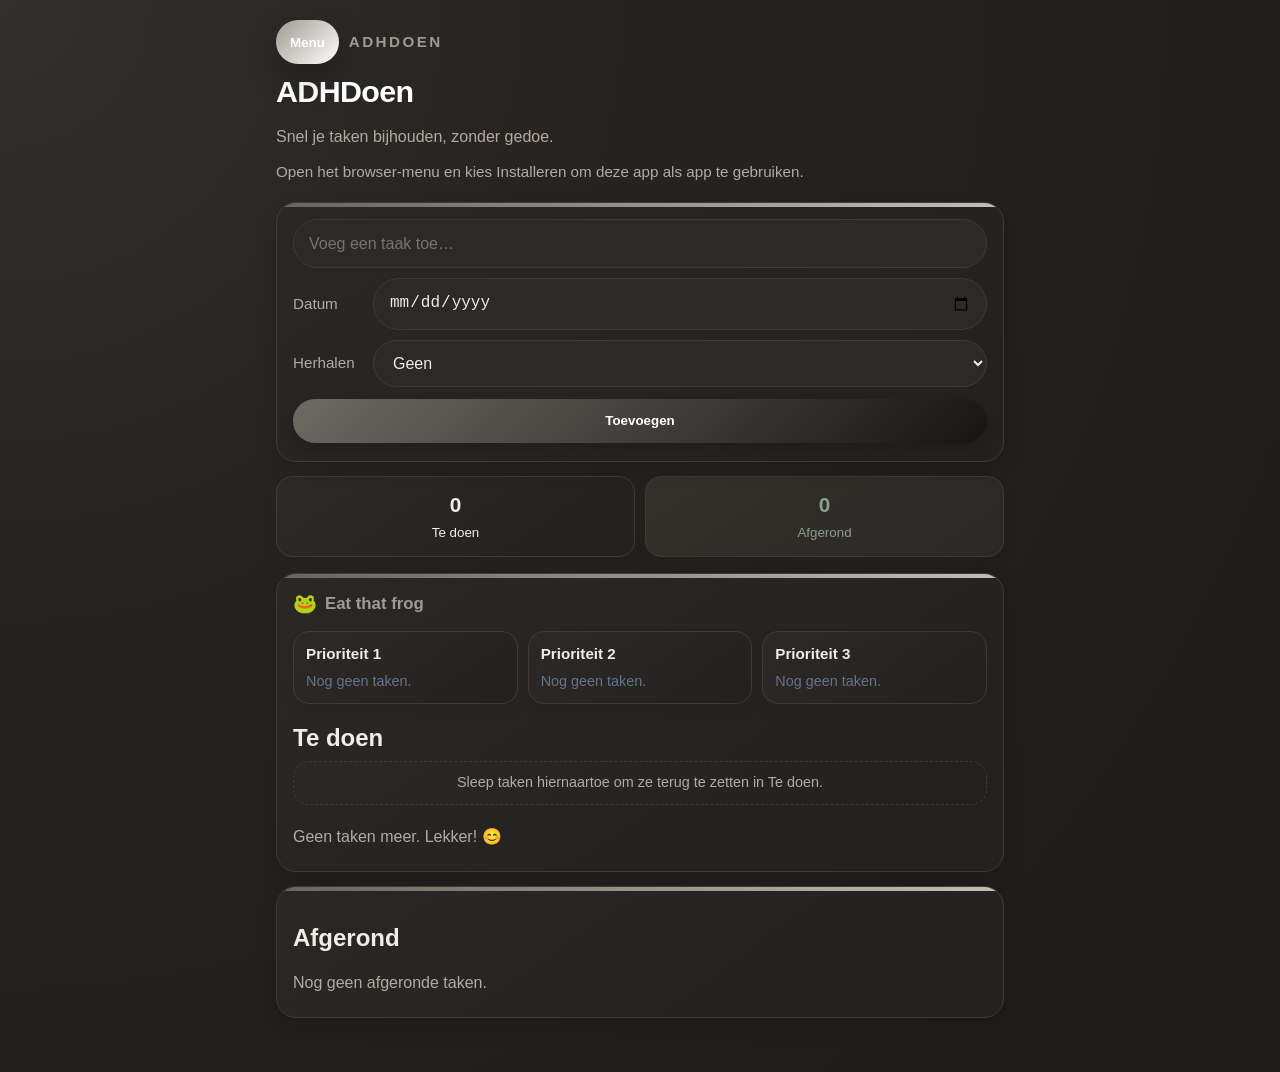
==== commit d76b262e: "Add files via upload" ====
--- a/index.html
+++ b/index.html
@@ -9,9 +9,11 @@
     <meta name="apple-mobile-web-app-status-bar-style" content="default" />
     <meta name="apple-mobile-web-app-title" content="ADHDoen" />
     <meta name="application-name" content="ADHDoen" />
+    <meta name="format-detection" content="telephone=no" />
     <link rel="manifest" href="./manifest.webmanifest" />
     <link rel="icon" href="./assets/icon.svg" type="image/svg+xml" />
     <link rel="apple-touch-icon" href="./assets/icon.svg" />
+    <link rel="apple-touch-icon-precomposed" href="./assets/icon.svg" />
     <title>ADHDoen</title>
     <link rel="stylesheet" href="styles.css" />
   </head>
